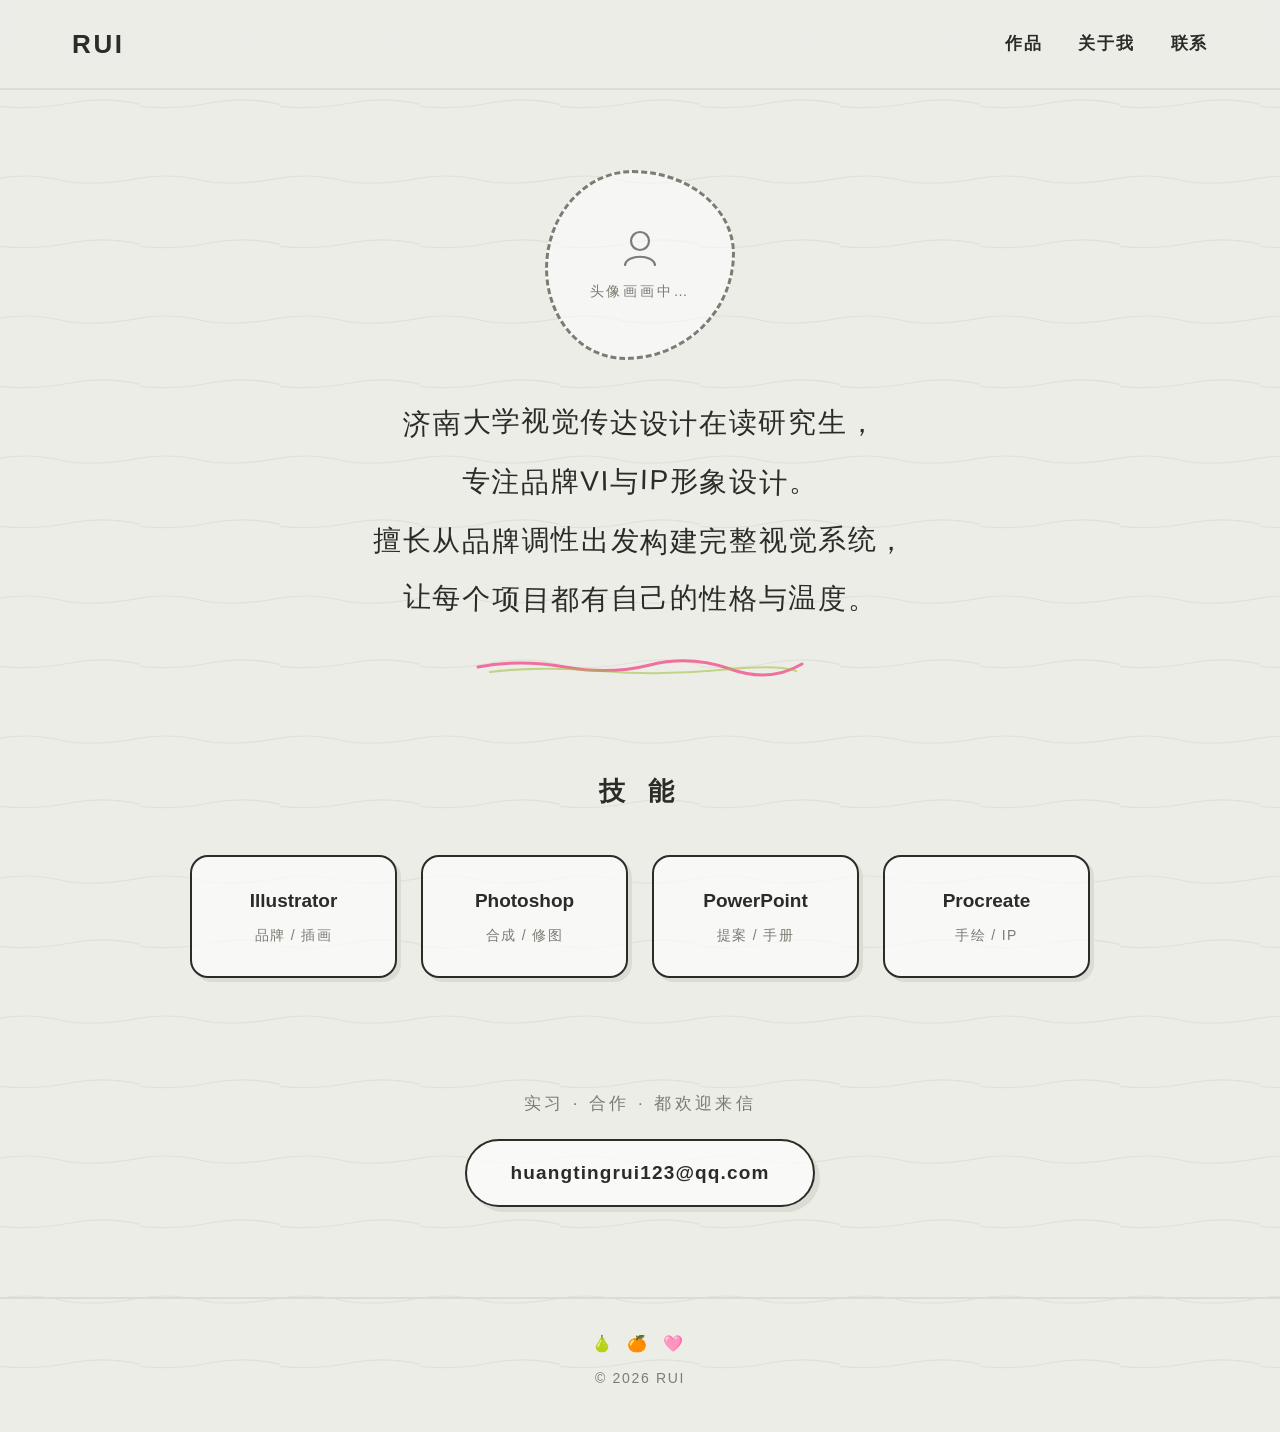
==== site/about.html @ d0349c38 "Rename "site v6" directory to "site" The version suffix and the space in the folder name made the pu" ====
<!DOCTYPE html>
<html lang="zh-CN">
<head>
<meta charset="UTF-8">
<meta name="viewport" content="width=device-width, initial-scale=1.0">
<title>关于我 · RUI</title>
<link rel="stylesheet" href="style.css">
</head>
<body>

<header class="top">
  <div class="top-inner">
    <a class="brand" href="index.html">RUI</a>
    <nav class="mainnav">
      <a href="index.html">作品
        <svg width="46" height="8" viewBox="0 0 46 8"><path d="M2 5 Q 12 2, 23 5 T 44 4" fill="none" stroke="currentColor" stroke-width="2.5" stroke-linecap="round"/></svg>
      </a>
      <a href="about.html">关于我
        <svg width="60" height="8" viewBox="0 0 60 8"><path d="M2 5 Q 16 2, 30 5 T 58 4" fill="none" stroke="currentColor" stroke-width="2.5" stroke-linecap="round"/></svg>
      </a>
      <a href="#contact">联系
        <svg width="46" height="8" viewBox="0 0 46 8"><path d="M2 5 Q 12 2, 23 5 T 44 4" fill="none" stroke="currentColor" stroke-width="2.5" stroke-linecap="round"/></svg>
      </a>
    </nav>
  </div>
</header>

<main>
  <section class="about-hero wrap">

    <!-- 头像框：这里以后换成大王亲手画的小人 -->
    <div class="avatar-slot" title="预留：手绘头像">
      <svg width="46" height="46" viewBox="0 0 46 46" aria-hidden="true">
        <circle cx="23" cy="16" r="9" fill="none" stroke="currentColor" stroke-width="2.2"/>
        <path d="M8 40 C 10 29, 36 29, 38 40" fill="none" stroke="currentColor" stroke-width="2.2" stroke-linecap="round"/>
      </svg>
      <span>头像画画中…</span>
    </div>

    <!-- 逐词hover变色加粗，每个词一点点歪 -->
    <p class="about-intro">
      <span class="w" style="--hc:#F0508C; --tilt:-1.5deg">济南大学</span><span class="w" style="--hc:#9DC23B; --tilt:1deg">视觉传达设计</span><span class="w" style="--hc:#F58220; --tilt:-.5deg">在读研究生</span><span class="w" style="--tilt:.8deg">，</span><br>
      <span class="w" style="--hc:#5B9BD5; --tilt:1.2deg">专注</span><span class="w" style="--hc:#F0508C; --tilt:-1deg">品牌VI</span><span class="w" style="--tilt:.5deg">与</span><span class="w" style="--hc:#9179C9; --tilt:1.5deg">IP形象设计</span><span class="w" style="--tilt:-.6deg">。</span><br>
      <span class="w" style="--hc:#F58220; --tilt:.6deg">擅长从</span><span class="w" style="--hc:#9DC23B; --tilt:-1.2deg">品牌调性</span><span class="w" style="--hc:#E8B33D; --tilt:.9deg">出发</span><span class="w" style="--hc:#5B9BD5; --tilt:-.8deg">构建完整视觉系统</span><span class="w" style="--tilt:.4deg">，</span><br>
      <span class="w" style="--hc:#F0508C; --tilt:1.3deg">让每个项目</span><span class="w" style="--hc:#F58220; --tilt:-1deg">都有自己的</span><span class="w" style="--hc:#9DC23B; --tilt:.7deg">性格</span><span class="w" style="--tilt:-.4deg">与</span><span class="w" style="--hc:#F0508C; --tilt:1.1deg">温度</span><span class="w" style="--tilt:.5deg">。</span>
    </p>

    <!-- 涂鸦下划线 -->
    <svg class="about-doodleline" width="340" height="22" viewBox="0 0 340 22" aria-hidden="true">
      <path d="M8 12 Q 50 4, 95 12 T 180 10 T 260 14 T 332 9"
            fill="none" stroke="#F0508C" stroke-width="3" stroke-linecap="round" opacity=".8"/>
      <path d="M20 17 Q 70 11, 130 16 T 250 15 T 326 16"
            fill="none" stroke="#9DC23B" stroke-width="2.2" stroke-linecap="round" opacity=".55"/>
    </svg>
  </section>

  <!-- 技能在下面 -->
  <section class="skills wrap">
    <h2>技 能</h2>
    <div class="skill-row">
      <div class="skill" style="--sc:#F0508C"><b>Illustrator</b><span>品牌 / 插画</span></div>
      <div class="skill" style="--sc:#9DC23B"><b>Photoshop</b><span>合成 / 修图</span></div>
      <div class="skill" style="--sc:#F58220"><b>PowerPoint</b><span>提案 / 手册</span></div>
      <div class="skill" style="--sc:#9179C9"><b>Procreate</b><span>手绘 / IP</span></div>
    </div>
  </section>

  <section class="contact-strip" id="contact">
    <p>实习 · 合作 · 都欢迎来信</p>
    <a class="mailbtn" href="mailto:huangtingrui123@qq.com">huangtingrui123@qq.com</a>
  </section>
</main>

<footer class="foot">
  <div class="fruits">🍐 🍊 🩷</div>
  <div>© 2026 RUI</div>
</footer>

</body>
</html>
---- site/style.css ----
/* ============================================
   睿睿作品集 v2
   灰扑扑的铅笔世界是背景 · 作品天生带颜色
   ============================================ */

:root {
  --bg: #EDEDE8;          /* 灰扑扑素描纸 */
  --bg-line: #DCDCD4;     /* 背景铅笔线 */
  --ink: #2B2B28;
  --graphite: #7C7C74;
  --pink: #F0508C;        /* 五味宇宙 · 火龙果粉 */
  --orange: #F58220;      /* 赣南脐橙 · 橙 */
  --pear: #9DC23B;        /* 光合食研室 · 梨绿 */
  --blue: #5B9BD5;        /* 本科 · 品牌 */
  --purple: #9179C9;      /* 本科 · 界面 */
  --yellow: #E8B33D;      /* 本科 · 绘本 */
  --maxw: 1200px;
  --round: "Yuanti SC", "YouYuan", "幼圆", "PingFang SC", "Microsoft YaHei", sans-serif;
}

* { margin: 0; padding: 0; box-sizing: border-box; }
html { scroll-behavior: smooth; }

body {
  background-color: var(--bg);
  /* 背景铅笔斜线纹理 */
  background-image: url("data:image/svg+xml,%3Csvg xmlns='http://www.w3.org/2000/svg' width='140' height='140'%3E%3Cg stroke='%23DCDCD4' stroke-width='1.2' stroke-linecap='round' fill='none' opacity='.75'%3E%3Cpath d='M-10 40 q 35 -8 70 0 t 90 -4'/%3E%3Cpath d='M-10 105 q 40 6 80 -2 t 80 4'/%3E%3C/g%3E%3C/svg%3E");
  color: var(--ink);
  font-family: -apple-system, BlinkMacSystemFont, "PingFang SC", "MiSans",
    "HarmonyOS Sans SC", "Microsoft YaHei", "Noto Sans SC", sans-serif;
  font-size: 17px;
  line-height: 1.85;
  -webkit-font-smoothing: antialiased;
}

::selection { background: var(--pink); color: #fff; }
.wrap { max-width: var(--maxw); margin: 0 auto; padding: 0 32px; }

/* ============ 开场动画 ============ */
#intro {
  position: fixed; inset: 0; z-index: 200;
  background: var(--bg);
  display: flex; align-items: center; justify-content: center;
  flex-direction: column; gap: 22px;
  cursor: pointer;
  transition: opacity .6s ease, visibility .6s;
}
#intro.done { opacity: 0; visibility: hidden; pointer-events: none; }
#intro .draw path {
  stroke-dasharray: 600; stroke-dashoffset: 600;
  animation: drawline 1.6s ease forwards;
}
@keyframes drawline { to { stroke-dashoffset: 0; } }
#intro .splash { display: flex; gap: 14px; }
#intro .splash i {
  width: 20px; height: 20px; border-radius: 46% 54% 58% 42% / 52% 44% 56% 48%;
  transform: scale(0);
  animation: pop .5s cubic-bezier(.4,.1,.3,1.6) forwards;
}
#intro .splash i:nth-child(1) { background: var(--pear);   animation-delay: 1.5s; }
#intro .splash i:nth-child(2) { background: var(--orange); animation-delay: 1.7s; }
#intro .splash i:nth-child(3) { background: var(--pink);   animation-delay: 1.9s; }
@keyframes pop { to { transform: scale(1); } }
#intro .skip {
  font-size: 13px; color: var(--graphite); letter-spacing: .25em;
  opacity: 0; animation: fadein .8s 2.2s forwards;
}
@keyframes fadein { to { opacity: 1; } }

/* ============ 顶部导航 ============ */
header.top {
  position: sticky; top: 0; z-index: 100;
  background: rgba(237,237,232,.9);
  backdrop-filter: blur(12px);
  border-bottom: 2px solid var(--bg-line);
}
.top-inner {
  max-width: var(--maxw); margin: 0 auto; padding: 20px 32px;
  display: flex; align-items: center; justify-content: space-between;
}
.brand {
  font-family: var(--round);
  font-weight: 800; font-size: 26px; letter-spacing: .1em;
  color: var(--ink); text-decoration: none;
}
.brand:hover { color: var(--pink); }
nav.mainnav { display: flex; gap: 36px; }
nav.mainnav a {
  color: var(--ink); text-decoration: none;
  font-size: 17px; font-weight: 700; letter-spacing: .1em;
  position: relative; transition: color .25s;
}
nav.mainnav a svg {
  position: absolute; left: 50%; bottom: -10px; transform: translateX(-50%) scaleX(0);
  transition: transform .3s cubic-bezier(.5,.1,.3,1.3);
}
nav.mainnav a:hover { color: var(--nav-c, var(--pink)); }
nav.mainnav a:hover svg { transform: translateX(-50%) scaleX(1); }
nav.mainnav a:nth-child(1) { --nav-c: var(--pink); }
nav.mainnav a:nth-child(2) { --nav-c: var(--pear); }
nav.mainnav a:nth-child(3) { --nav-c: var(--orange); }

/* ============ 首屏即作品 ============ */
.works-open { padding: 54px 0 8px; }
.works-open .hi {
  font-family: var(--round);
  font-size: clamp(20px, 2.6vw, 26px);
  color: var(--graphite); letter-spacing: .15em;
  display: flex; align-items: center; gap: 14px;
}
.works-open .hi::after {
  content: ""; flex: 1; height: 2px;
  background: repeating-linear-gradient(90deg, var(--bg-line) 0 10px, transparent 10px 18px);
}

/* ============ 作品长卷 ============ */
.feed { padding: 30px 0 40px; display: flex; flex-direction: column; gap: 90px; }

.work {
  display: grid; grid-template-columns: 1.5fr 1fr; gap: 48px; align-items: center;
  text-decoration: none; color: var(--ink);
}
/* 图和文字错开时间进场：图先滑进来带回正，文字随后跟上 */
.work .shot {
  opacity: 0; transform: translateY(110px) scale(.94) rotate(1.2deg);
  transition: opacity .9s ease, transform .9s cubic-bezier(.22,.9,.3,1.05);
}
.work:nth-child(even) .shot { transform: translateY(110px) scale(.94) rotate(-1.2deg); }
.work .info {
  opacity: 0; transform: translateY(70px);
  transition: opacity .8s ease .18s, transform .8s cubic-bezier(.22,.9,.3,1.05) .18s;
}
.work.show .shot, .work.show .info { opacity: 1; transform: none; }
.work:nth-child(even) { grid-template-columns: 1fr 1.5fr; }
.work:nth-child(even) .shot { order: 2; }
.work:nth-child(even) .info { order: 1; text-align: right; }
.work:nth-child(even) .info .tagline { justify-content: flex-end; }

.work .shot {
  position: relative; border-radius: 20px; overflow: visible;
}
.work .shot img {
  width: 100%; display: block; border-radius: 20px;
  box-shadow: 0 14px 34px rgba(43,43,40,.13);
  transition: transform .45s cubic-bezier(.4,.1,.3,1.4), box-shadow .45s;
}
.work:hover .shot img {
  transform: translateY(-8px) rotate(-.6deg);
  box-shadow: 0 22px 44px rgba(43,43,40,.18);
}
/* 主题色大色块躲在作品后面，hover探出 */
.work .shot::before {
  content: ""; position: absolute; z-index: -1;
  inset: 14px -14px -14px 14px;
  background: var(--c);
  border-radius: 24px; opacity: 0;
  transform: scale(.92);
  transition: all .45s cubic-bezier(.4,.1,.3,1.3);
}
.work:hover .shot::before { opacity: .9; transform: none; }

.work .info h3 {
  font-family: var(--round);
  font-size: clamp(26px, 3.4vw, 38px); font-weight: 800; letter-spacing: .06em;
  display: inline-block; position: relative; transition: color .3s;
}
.work:hover .info h3 { color: var(--c); }
.work .info .tagline {
  display: flex; align-items: center; gap: 10px;
  margin-top: 8px; color: var(--graphite); font-size: 16px; letter-spacing: .1em;
}
.work .info .chip {
  display: inline-block; margin-top: 18px;
  font-size: 14px; font-weight: 700; letter-spacing: .2em;
  color: var(--c); border: 2px solid var(--c); border-radius: 999px;
  padding: 6px 20px; transition: all .3s;
}
.work:hover .info .chip { background: var(--c); color: #fff; }

/* 待补图占位 */
.work .shot.ph {
  aspect-ratio: 16/10;
  border: 2.5px dashed var(--graphite);
  border-radius: 20px;
  display: flex; flex-direction: column; align-items: center; justify-content: center;
  gap: 12px; color: var(--graphite);
  background: rgba(255,255,255,.45);
  transition: border-color .3s, color .3s;
}
.work:hover .shot.ph { border-color: var(--c); color: var(--c); }
.work .shot.ph span { font-family: var(--round); font-size: 15px; letter-spacing: .3em; }

.w-pink   { --c: var(--pink); }
.w-orange { --c: var(--orange); }
.w-pear   { --c: var(--pear); }
.w-blue   { --c: var(--blue); }
.w-purple { --c: var(--purple); }
.w-yellow { --c: var(--yellow); }

/* ============ 火箭发射台 ============ */
.launchpad {
  text-align: center; padding: 70px 0 90px; position: relative;
}
.launchpad p {
  font-family: var(--round); color: var(--graphite);
  letter-spacing: .25em; margin-bottom: 18px; font-size: 16px;
}
#rocket {
  background: none; border: none; cursor: pointer;
  transition: transform .3s;
  padding: 10px;
}
#rocket:hover { transform: translateY(-6px) rotate(-3deg); }
#rocket:focus-visible { outline: 3px solid var(--ink); outline-offset: 4px; border-radius: 12px; }
#rocket.fly {
  animation: liftoff 1s cubic-bezier(.6,-0.2,.9,.4) forwards;
}
@keyframes liftoff {
  0%   { transform: translateY(0) rotate(0); opacity: 1; }
  15%  { transform: translateY(6px) rotate(-2deg); }
  100% { transform: translateY(-92vh) rotate(2deg); opacity: 0; }
}
#rocket .flame { opacity: 0; }
#rocket.fly .flame { opacity: 1; animation: flick .12s infinite alternate; }
@keyframes flick { from { transform: scaleY(.8); } to { transform: scaleY(1.25); } }

footer.foot {
  border-top: 2px solid var(--bg-line);
  padding: 30px 0 40px; text-align: center;
  color: var(--graphite); font-size: 14px; letter-spacing: .12em;
}
.foot .fruits { font-size: 16px; letter-spacing: .35em; margin-bottom: 8px; }
.foot a { color: var(--graphite); }

/* ============ 关于我页面 ============ */
.about-hero { padding: 80px 0 30px; text-align: center; }

/* 头像框：等大王画的小人 */
.avatar-slot {
  width: 190px; height: 190px; margin: 0 auto 34px;
  border: 3px dashed var(--graphite);
  border-radius: 46% 54% 58% 42% / 52% 44% 56% 48%;
  display: flex; flex-direction: column; align-items: center; justify-content: center;
  gap: 8px; color: var(--graphite);
  font-family: var(--round); font-size: 14px; letter-spacing: .2em;
  background: rgba(255,255,255,.5);
  transition: all .35s;
}
.avatar-slot:hover { border-color: var(--pink); color: var(--pink); transform: rotate(-2deg); }
.avatar-slot img { width: 100%; height: 100%; object-fit: cover; border-radius: inherit; }

.about-intro {
  font-family: var(--round);
  font-size: clamp(20px, 2.8vw, 28px);
  line-height: 2.1; letter-spacing: .06em;
  max-width: 760px; margin: 0 auto;
}
.about-intro .w {
  display: inline-block; transition: all .22s; cursor: default;
  transform: rotate(var(--tilt, 0deg));
}
.about-intro .w:hover {
  color: var(--hc, var(--pink)); font-weight: 800;
  transform: rotate(var(--tilt, 0deg)) scale(1.12);
}
.about-doodleline { margin: 26px auto 0; display: block; }

/* 技能在下面 */
.skills { padding: 60px 0 80px; }
.skills h2 {
  font-family: var(--round); text-align: center;
  font-size: 26px; letter-spacing: .3em; margin-bottom: 40px;
}
.skill-row {
  display: grid; grid-template-columns: repeat(4, 1fr); gap: 24px;
  max-width: 900px; margin: 0 auto;
}
.skill {
  background: rgba(255,255,255,.65);
  border: 2px solid var(--ink); border-radius: 18px;
  padding: 26px 18px; text-align: center;
  box-shadow: 4px 4px 0 var(--bg-line);
  transition: all .3s;
}
.skill:hover {
  transform: translateY(-6px) rotate(-1deg);
  box-shadow: 6px 6px 0 var(--sc, var(--pink));
  border-color: var(--sc, var(--pink));
}
.skill b { font-family: var(--round); font-size: 19px; display: block; }
.skill span { font-size: 14px; color: var(--graphite); letter-spacing: .1em; }

.contact-strip { text-align: center; padding: 30px 0 90px; }
.contact-strip p { font-family: var(--round); color: var(--graphite); letter-spacing: .2em; margin-bottom: 20px; }
.mailbtn {
  display: inline-block; text-decoration: none; color: var(--ink);
  font-family: var(--round); font-size: 19px; font-weight: 700;
  border: 2.5px solid var(--ink); border-radius: 999px;
  padding: 14px 44px; letter-spacing: .06em;
  background: rgba(255,255,255,.7);
  box-shadow: 5px 5px 0 var(--bg-line);
  transition: all .3s;
}
.mailbtn:hover { box-shadow: 7px 7px 0 var(--pink); transform: translateY(-4px); }

/* ============ 项目详情页（白底 + 高饱和色块漂浮） ============ */
body.proj {
  background-color: #FFFFFF;
  background-image: none;
}
body.proj header.top { background: rgba(255,255,255,.9); border-color: #EFEFEA; }

/* 童趣色块：硬边缘、高饱和、慢慢游动+果冻蠕动 */
.blobs {
  position: fixed; inset: 0; z-index: -1; overflow: hidden; pointer-events: none;
}
.blobs i {
  position: absolute; display: block;
  border-radius: 46% 54% 58% 42% / 52% 44% 56% 48%;
  animation:
    drift var(--dur, 22s) ease-in-out infinite alternate,
    jelly var(--jdur, 9s) ease-in-out infinite alternate;
}
@keyframes drift {
  from { transform: translate(0, 0) rotate(0deg); }
  to   { transform: translate(var(--dx, 40px), var(--dy, -50px)) rotate(var(--dr, 10deg)); }
}
@keyframes jelly {
  0%   { border-radius: 46% 54% 58% 42% / 52% 44% 56% 48%; }
  50%  { border-radius: 58% 42% 44% 56% / 44% 58% 42% 56%; }
  100% { border-radius: 42% 58% 52% 48% / 56% 46% 54% 44%; }
}
/* 波点小装饰 */
.blobs .dots {
  position: absolute; border-radius: 0; animation: drift var(--dur, 26s) ease-in-out infinite alternate;
  background-image: radial-gradient(currentColor 2.6px, transparent 3px);
  background-size: 18px 18px;
}
/* 手绘十字星 */
.blobs svg { position: absolute; animation: drift var(--dur, 20s) ease-in-out infinite alternate; }

.proj-hero { padding: 76px 0 44px; }
.backlink {
  display: inline-flex; align-items: center; gap: 10px;
  color: var(--graphite); text-decoration: none; font-size: 16px; font-weight: 700;
  letter-spacing: .12em; margin-bottom: 40px; transition: all .25s;
}
.backlink:hover { color: var(--t); gap: 16px; }
.proj-hero h1 {
  font-family: var(--round);
  font-size: clamp(36px, 6vw, 60px); font-weight: 900; letter-spacing: .06em;
  color: var(--t);
}
.proj-hero .desc { margin-top: 20px; max-width: 640px; color: #4A4A45; font-size: 17.5px; }
.proj-info { display: flex; gap: 46px; margin-top: 30px; flex-wrap: wrap; }
.proj-info div span { display: block; font-size: 13px; letter-spacing: .25em; color: var(--graphite); }
.proj-info div b { font-size: 17px; font-weight: 800; }

.plates { padding-bottom: 70px; display: flex; flex-direction: column; gap: 34px; }
.plates figure {
  margin: 0; border-radius: 18px; overflow: hidden;
  box-shadow: 0 16px 40px rgba(43,43,40,.16);
  opacity: 0; transform: translateY(50px);
  transition: opacity .8s ease, transform .8s cubic-bezier(.3,.1,.2,1);
}
.plates figure.show { opacity: 1; transform: none; }
.plates img { width: 100%; display: block; }

.proj-next { text-align: center; padding: 10px 0 90px; }
.proj-next a {
  font-family: var(--round);
  color: var(--ink); text-decoration: none; font-weight: 800; font-size: 21px;
  border-bottom: 4px solid var(--t); padding-bottom: 4px; transition: color .25s;
}
.proj-next a:hover { color: var(--t); }

/* ============ 响应式 ============ */
@media (max-width: 900px) {
  .work, .work:nth-child(even) { grid-template-columns: 1fr; gap: 22px; }
  .work:nth-child(even) .shot { order: 0; }
  .work:nth-child(even) .info { order: 1; text-align: left; }
  .work:nth-child(even) .info .tagline { justify-content: flex-start; }
  .skill-row { grid-template-columns: 1fr 1fr; }
  .feed { gap: 64px; }
}
@media (max-width: 560px) {
  body { font-size: 16px; }
  nav.mainnav { gap: 20px; }
  nav.mainnav a { font-size: 15px; }
  .brand { font-size: 22px; }
}

@media (prefers-reduced-motion: reduce) {
  * { transition: none !important; animation: none !important; }
  html { scroll-behavior: auto; }
  .work, .plates figure { opacity: 1 !important; transform: none !important; }
  #intro { display: none; }
}
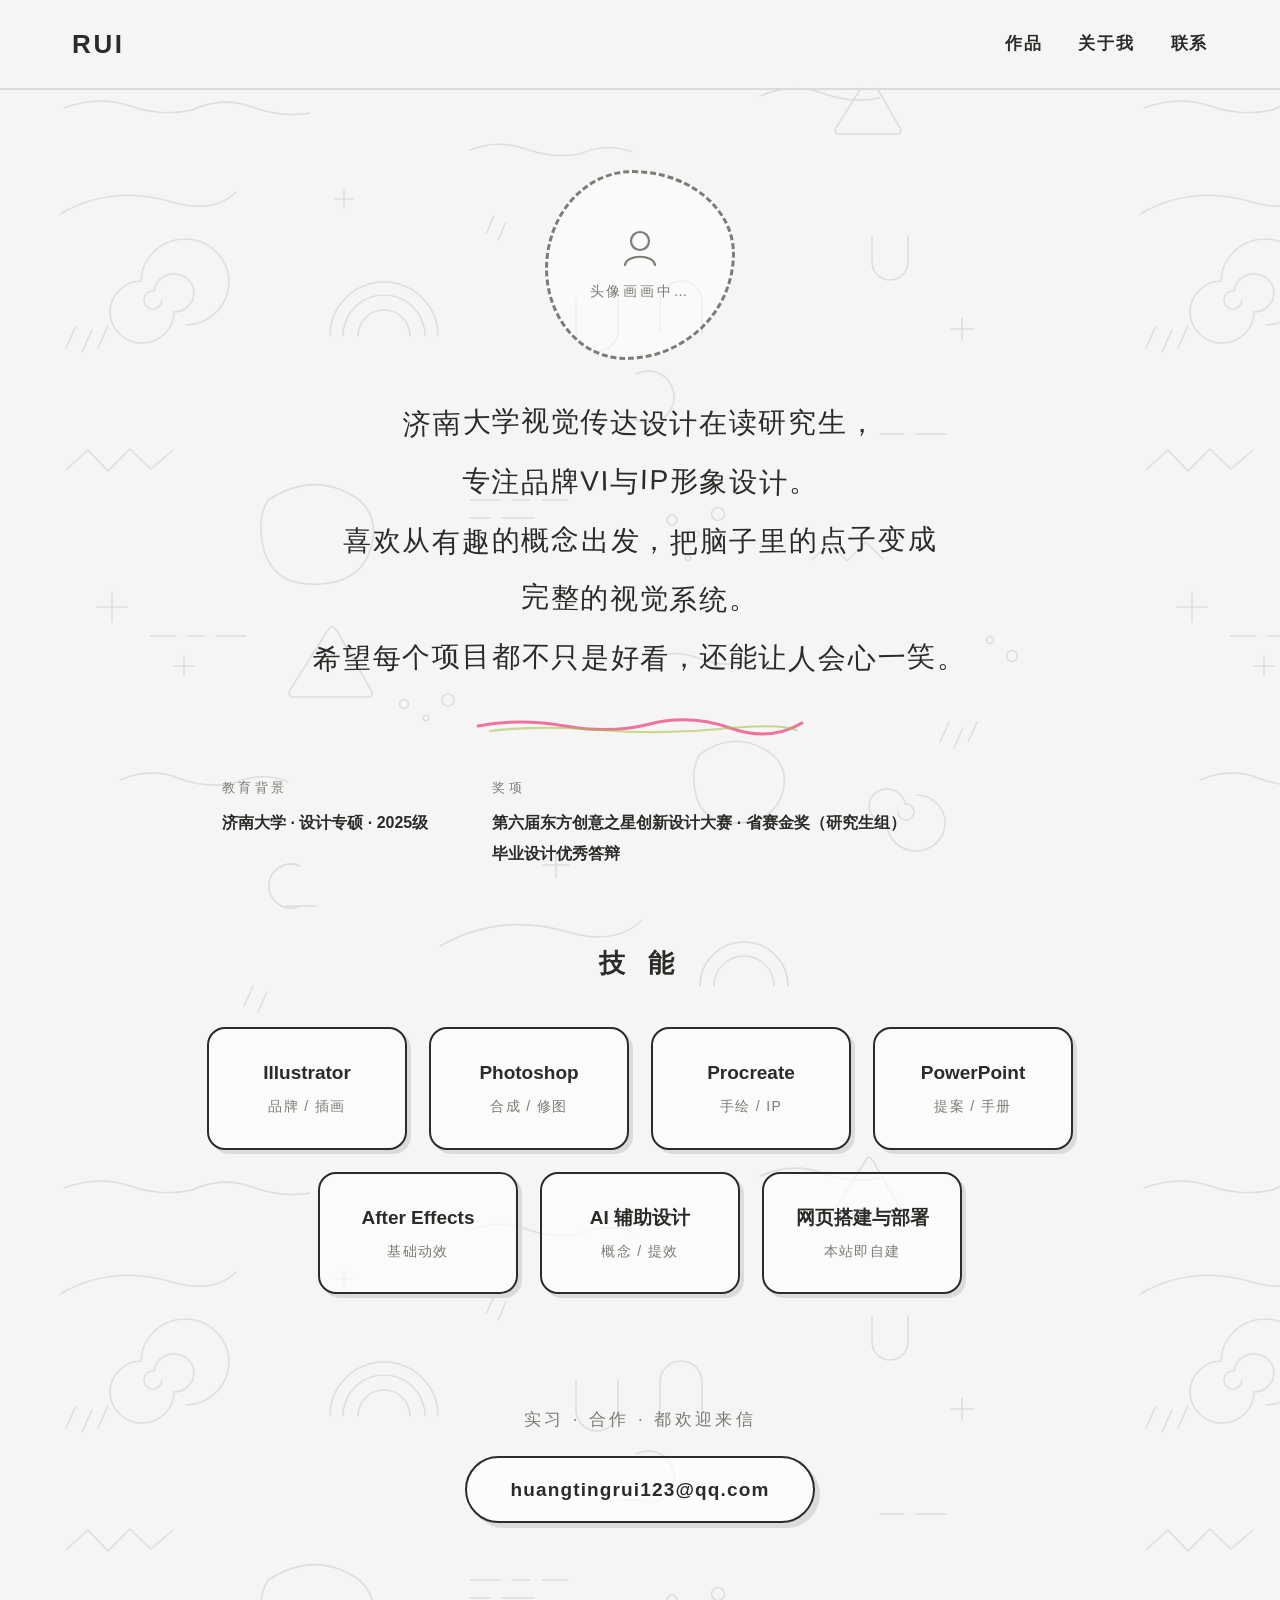
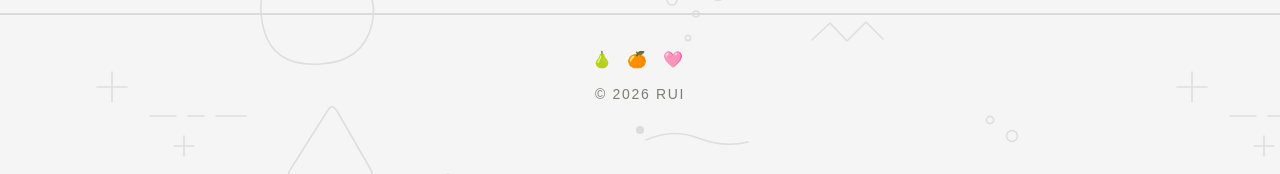
==== commit facdde8c: "Build out the about page Adds an education and awards block styled like the project pages' field lab" ====
--- a/site/about.html
+++ b/site/about.html
@@ -39,10 +39,10 @@
 
     <!-- 逐词hover变色加粗，每个词一点点歪 -->
     <p class="about-intro">
-      <span class="w" style="--hc:#F0508C; --tilt:-1.5deg">济南大学</span><span class="w" style="--hc:#9DC23B; --tilt:1deg">视觉传达设计</span><span class="w" style="--hc:#F58220; --tilt:-.5deg">在读研究生</span><span class="w" style="--tilt:.8deg">，</span><br>
-      <span class="w" style="--hc:#5B9BD5; --tilt:1.2deg">专注</span><span class="w" style="--hc:#F0508C; --tilt:-1deg">品牌VI</span><span class="w" style="--tilt:.5deg">与</span><span class="w" style="--hc:#9179C9; --tilt:1.5deg">IP形象设计</span><span class="w" style="--tilt:-.6deg">。</span><br>
-      <span class="w" style="--hc:#F58220; --tilt:.6deg">擅长从</span><span class="w" style="--hc:#9DC23B; --tilt:-1.2deg">品牌调性</span><span class="w" style="--hc:#E8B33D; --tilt:.9deg">出发</span><span class="w" style="--hc:#5B9BD5; --tilt:-.8deg">构建完整视觉系统</span><span class="w" style="--tilt:.4deg">，</span><br>
-      <span class="w" style="--hc:#F0508C; --tilt:1.3deg">让每个项目</span><span class="w" style="--hc:#F58220; --tilt:-1deg">都有自己的</span><span class="w" style="--hc:#9DC23B; --tilt:.7deg">性格</span><span class="w" style="--tilt:-.4deg">与</span><span class="w" style="--hc:#F0508C; --tilt:1.1deg">温度</span><span class="w" style="--tilt:.5deg">。</span>
+      <span class="w" style=" --hc:#F0508C; --tilt:-1.5deg">济南大学</span><span class="w" style=" --hc:#9DC23B; --tilt:1deg">视觉传达设计</span><span class="w" style=" --hc:#F58220; --tilt:-0.5deg">在读研究生</span><span class="w" style=" --tilt:0.8deg">，</span><br>
+      <span class="w" style=" --hc:#5B9BD5; --tilt:1.2deg">专注</span><span class="w" style=" --hc:#F0508C; --tilt:-1deg">品牌VI</span><span class="w" style=" --tilt:0.5deg">与</span><span class="w" style=" --hc:#9179C9; --tilt:1.5deg">IP形象设计</span><span class="w" style=" --tilt:-0.6deg">。</span><br>
+      <span class="w" style=" --hc:#F58220; --tilt:0.6deg">喜欢从</span><span class="w" style=" --hc:#E8B33D; --tilt:-1.2deg">有趣的概念</span><span class="w" style=" --hc:#9DC23B; --tilt:0.9deg">出发</span><span class="w" style=" --tilt:0.4deg">，</span><span class="w" style=" --hc:#5B9BD5; --tilt:-0.8deg">把脑子里的点子变成</span><span class="w" style=" --hc:#F0508C; --tilt:1.1deg">完整的视觉系统</span><span class="w" style=" --tilt:0.5deg">。</span><br>
+      <span class="w" style=" --hc:#9DC23B; --tilt:-1deg">希望每个项目</span><span class="w" style=" --hc:#F58220; --tilt:0.7deg">都不只是好看</span><span class="w" style=" --tilt:-0.4deg">，</span><span class="w" style=" --hc:#5B9BD5; --tilt:1.2deg">还能让人</span><span class="w" style=" --hc:#F0508C; --tilt:-1.3deg">会心一笑</span><span class="w" style=" --tilt:0.5deg">。</span>
     </p>
 
     <!-- 涂鸦下划线 -->
@@ -54,14 +54,29 @@
     </svg>
   </section>
 
+  <section class="resume wrap">
+    <div>
+      <span>教育背景</span>
+      <b>济南大学 · 设计专硕 · 2025级</b>
+    </div>
+    <div>
+      <span>奖项</span>
+      <b>第六届东方创意之星创新设计大赛 · 省赛金奖（研究生组）</b>
+      <b>毕业设计优秀答辩</b>
+    </div>
+  </section>
+
   <!-- 技能在下面 -->
   <section class="skills wrap">
     <h2>技 能</h2>
     <div class="skill-row">
       <div class="skill" style="--sc:#F0508C"><b>Illustrator</b><span>品牌 / 插画</span></div>
       <div class="skill" style="--sc:#9DC23B"><b>Photoshop</b><span>合成 / 修图</span></div>
+      <div class="skill" style="--sc:#9179C9"><b>Procreate</b><span>手绘 / IP</span></div>
       <div class="skill" style="--sc:#F58220"><b>PowerPoint</b><span>提案 / 手册</span></div>
-      <div class="skill" style="--sc:#9179C9"><b>Procreate</b><span>手绘 / IP</span></div>
+      <div class="skill" style="--sc:#5B9BD5"><b>After Effects</b><span>基础动效</span></div>
+      <div class="skill" style="--sc:#E8B33D"><b>AI 辅助设计</b><span>概念 / 提效</span></div>
+      <div class="skill" style="--sc:#0FB794"><b>网页搭建与部署</b><span>本站即自建</span></div>
     </div>
   </section>
 
@@ -74,6 +89,10 @@
 <footer class="foot">
   <div class="fruits">🍐 🍊 🩷</div>
   <div>© 2026 RUI</div>
+  <details class="egg">
+    <summary aria-label="彩蛋"></summary>
+    <p>蛋仔派对 / 开罗游戏 / 胡闹厨房 / 饥荒 300h<br>是个认真的游戏玩家 🎮</p>
+  </details>
 </footer>
 
 </body>
--- a/site/style.css
+++ b/site/style.css
@@ -1,11 +1,12 @@
 /* ============================================
-   睿睿作品集 v2
-   灰扑扑的铅笔世界是背景 · 作品天生带颜色
+   睿睿作品集
+   珍珠白 #F5F5F5 是全站底色（完全中性，不与任何作品色相冲突）
+   颜色由五个作品轮流提供：编号、按钮、项目页顶栏都穿各自的主题色
    ============================================ */
 
 :root {
-  --bg: #EDEDE8;          /* 灰扑扑素描纸 */
-  --bg-line: #DCDCD4;     /* 背景铅笔线 */
+  --bg: #F5F5F5;          /* 珍珠白 · R=G=B 完全中性，不带色相，冷暖作品都不会浊 */
+  --bg-line: #DBDBDB;     /* 背景铅笔线 · 同样中性 */
   --ink: #2B2B28;
   --graphite: #7C7C74;
   --pink: #F0508C;        /* 五味宇宙 · 火龙果粉 */
@@ -15,7 +16,19 @@
   --purple: #9179C9;      /* 本科 · 界面 */
   --yellow: #E8B33D;      /* 本科 · 绘本 */
   --maxw: 1200px;
-  --round: "Yuanti SC", "YouYuan", "幼圆", "PingFang SC", "Microsoft YaHei", sans-serif;
+  /* 全站统一苹方系。原来标题用的是圆体栈（Yuanti SC / 幼圆），
+     那几款字体各系统装的不一样，尤其数字会掉到别的字体上，所以撤掉。 */
+  --round: "PingFang SC", "HarmonyOS Sans SC", "MiSans", "Microsoft YaHei",
+           "Noto Sans SC", sans-serif;
+}
+
+/* 圆体数字（M PLUS Rounded 1c，SIL 开源字体，仅截取 0–9，1.4KB）
+   只用在项目编号上，让数字圆润饱满；中文一律走苹方。 */
+@font-face {
+  font-family: "RoundNum";
+  src: url("fonts/rounded-num.woff2") format("woff2");
+  font-weight: 800; font-style: normal; font-display: swap;
+  unicode-range: U+0030-0039;
 }
 
 * { margin: 0; padding: 0; box-sizing: border-box; }
@@ -23,8 +36,10 @@
 
 body {
   background-color: var(--bg);
-  /* 背景铅笔斜线纹理 */
-  background-image: url("data:image/svg+xml,%3Csvg xmlns='http://www.w3.org/2000/svg' width='140' height='140'%3E%3Cg stroke='%23DCDCD4' stroke-width='1.2' stroke-linecap='round' fill='none' opacity='.75'%3E%3Cpath d='M-10 40 q 35 -8 70 0 t 90 -4'/%3E%3Cpath d='M-10 105 q 40 6 80 -2 t 80 4'/%3E%3C/g%3E%3C/svg%3E");
+  /* 背景涂鸦：1080px 大块平铺，图案疏、种类多，重复周期长到不易被察觉
+     （旧版是 140px 小块，一屏要盖一百多遍，所以显得粗糙） */
+  background-image: url("images/doodle.svg");
+  background-size: 1080px 1080px;
   color: var(--ink);
   font-family: -apple-system, BlinkMacSystemFont, "PingFang SC", "MiSans",
     "HarmonyOS Sans SC", "Microsoft YaHei", "Noto Sans SC", sans-serif;
@@ -70,7 +85,7 @@
 /* ============ 顶部导航 ============ */
 header.top {
   position: sticky; top: 0; z-index: 100;
-  background: rgba(237,237,232,.9);
+  background: rgba(245,245,245,.9);
   backdrop-filter: blur(12px);
   border-bottom: 2px solid var(--bg-line);
 }
@@ -101,7 +116,7 @@
 nav.mainnav a:nth-child(3) { --nav-c: var(--orange); }
 
 /* ============ 首屏即作品 ============ */
-.works-open { padding: 54px 0 8px; }
+.works-open { padding-top: 54px; padding-bottom: 8px; }
 .works-open .hi {
   font-family: var(--round);
   font-size: clamp(20px, 2.6vw, 26px);
@@ -114,7 +129,7 @@
 }
 
 /* ============ 作品长卷 ============ */
-.feed { padding: 30px 0 40px; display: flex; flex-direction: column; gap: 90px; }
+.feed { counter-reset: workno; padding-top: 30px; padding-bottom: 40px; display: flex; flex-direction: column; gap: 90px; }
 
 .work {
   display: grid; grid-template-columns: 1.5fr 1fr; gap: 48px; align-items: center;
@@ -141,9 +156,15 @@
 }
 .work .shot img {
   width: 100%; display: block; border-radius: 20px;
+  /* 首页封面统一 16:9：后两个项目原图是A4横版(1.40)，比前三个厚一截。
+     这里只裁首页缩略图，项目页里的大图不受影响，仍是完整A4。 */
+  aspect-ratio: 16 / 9; object-fit: cover;
   box-shadow: 0 14px 34px rgba(43,43,40,.13);
   transition: transform .45s cubic-bezier(.4,.1,.3,1.4), box-shadow .45s;
 }
+/* 界面设计封面：上方是装饰圆圈、右下角有整只手机，所以裁切位置往下偏，
+   多切上面、少切下面，保住手机不被削掉。绘本设计用默认居中即可。 */
+.work .shot img[src*="jiemian"] { object-position: center 75%; }
 .work:hover .shot img {
   transform: translateY(-8px) rotate(-.6deg);
   box-shadow: 0 22px 44px rgba(43,43,40,.18);
@@ -159,23 +180,37 @@
 }
 .work:hover .shot::before { opacity: .9; transform: none; }
 
+/* 项目编号：大号数字穿主题色，当作文字头，给珍珠白底子立起一层色彩节奏 */
+.work .info h3::before {
+  counter-increment: workno;
+  content: counter(workno, decimal-leading-zero);
+  display: block; font-family: "RoundNum", var(--round);
+  font-size: clamp(30px, 3.3vw, 44px); font-weight: 800; line-height: 1;
+  color: var(--c); letter-spacing: .04em; margin-bottom: 2px;
+}
 .work .info h3 {
   font-family: var(--round);
-  font-size: clamp(26px, 3.4vw, 38px); font-weight: 800; letter-spacing: .06em;
+  font-size: clamp(30px, 3.9vw, 44px); font-weight: 800; letter-spacing: .06em;
   display: inline-block; position: relative; transition: color .3s;
 }
 .work:hover .info h3 { color: var(--c); }
 .work .info .tagline {
   display: flex; align-items: center; gap: 10px;
-  margin-top: 8px; color: var(--graphite); font-size: 16px; letter-spacing: .1em;
-}
+  margin-top: 8px; color: var(--ink); font-size: 16px; font-weight: 700; letter-spacing: .06em;
+}
+.work .info .brief {
+  margin-top: 6px; max-width: 21em;
+  color: var(--graphite); font-size: 15.5px; line-height: 1.7;
+}
+.work:nth-child(even) .info .brief { margin-left: auto; }
 .work .info .chip {
   display: inline-block; margin-top: 18px;
   font-size: 14px; font-weight: 700; letter-spacing: .2em;
-  color: var(--c); border: 2px solid var(--c); border-radius: 999px;
-  padding: 6px 20px; transition: all .3s;
-}
-.work:hover .info .chip { background: var(--c); color: #fff; }
+  color: #fff; background: var(--c);
+  border: 2px solid var(--c); border-radius: 999px;
+  padding: 7px 22px; transition: all .3s;
+}
+.work:hover .info .chip { background: transparent; color: var(--c); }
 
 /* 待补图占位 */
 .work .shot.ph {
@@ -233,7 +268,7 @@
 .foot a { color: var(--graphite); }
 
 /* ============ 关于我页面 ============ */
-.about-hero { padding: 80px 0 30px; text-align: center; }
+.about-hero { padding-top: 80px; padding-bottom: 30px; text-align: center; }
 
 /* 头像框：等大王画的小人 */
 .avatar-slot {
@@ -266,16 +301,45 @@
 .about-doodleline { margin: 26px auto 0; display: block; }
 
 /* 技能在下面 */
-.skills { padding: 60px 0 80px; }
+/* 履历：教育背景 + 奖项。标签样式和项目页的类型/主题色/产出同源 */
+.resume {
+  display: flex; gap: 64px; flex-wrap: wrap;
+  padding-top: 10px; padding-bottom: 10px;
+  max-width: 900px; margin: 0 auto;
+}
+.resume span {
+  display: block; font-size: 13px; letter-spacing: .25em;
+  color: var(--graphite); margin-bottom: 8px;
+}
+.resume b { display: block; font-size: 16px; font-weight: 800; line-height: 1.9; }
+
+/* 彩蛋：页脚一个小点，点开才有 */
+.egg { margin-top: 18px; }
+.egg summary {
+  list-style: none; cursor: pointer;
+  width: 8px; height: 8px; margin: 0 auto;
+  border-radius: 50%; background: var(--bg-line);
+  transition: background .3s, transform .3s;
+}
+.egg summary::-webkit-details-marker { display: none; }
+.egg summary:hover { background: var(--pink); transform: scale(1.5); }
+.egg[open] summary { background: var(--pink); }
+.egg p {
+  margin-top: 14px; font-size: 14px; line-height: 1.9;
+  color: var(--graphite); letter-spacing: .06em;
+}
+
+.skills { padding-top: 60px; padding-bottom: 80px; }
 .skills h2 {
   font-family: var(--round); text-align: center;
   font-size: 26px; letter-spacing: .3em; margin-bottom: 40px;
 }
 .skill-row {
-  display: grid; grid-template-columns: repeat(4, 1fr); gap: 24px;
-  max-width: 900px; margin: 0 auto;
+  display: flex; flex-wrap: wrap; justify-content: center; gap: 22px;
+  max-width: 940px; margin: 0 auto;
 }
 .skill {
+  flex: 0 1 200px;
   background: rgba(255,255,255,.65);
   border: 2px solid var(--ink); border-radius: 18px;
   padding: 26px 18px; text-align: center;
@@ -305,10 +369,20 @@
 
 /* ============ 项目详情页（白底 + 高饱和色块漂浮） ============ */
 body.proj {
-  background-color: #FFFFFF;
+  background-color: #F5F5F5;
   background-image: none;
 }
-body.proj header.top { background: rgba(255,255,255,.9); border-color: #EFEFEA; }
+/* 项目页顶部横条穿上该项目的主题色；首页与关于我保持中性珍珠白 */
+body.proj header.top {
+  background: var(--t);
+  /* 分界用同色深一档，而不是黑线——黑线会从彩条里跳出来 */
+  border-bottom: 2px solid rgba(0,0,0,.18);
+  backdrop-filter: none;
+}
+body.proj header.top .brand,
+body.proj header.top nav.mainnav a { color: var(--ink); }
+body.proj header.top .brand:hover,
+body.proj header.top nav.mainnav a:hover { color: #fff; }
 
 /* 童趣色块：硬边缘、高饱和、慢慢游动+果冻蠕动 */
 .blobs {
@@ -339,7 +413,14 @@
 /* 手绘十字星 */
 .blobs svg { position: absolute; animation: drift var(--dur, 20s) ease-in-out infinite alternate; }
 
-.proj-hero { padding: 76px 0 44px; }
+.proj-hero { padding-top: 76px; padding-bottom: 44px; }
+/* 项目页文字头：编号用该项目主题色，与首页的编号一一对应 */
+.proj-hero h1::before {
+  content: var(--n, "");
+  display: block; font-family: "RoundNum", var(--round);
+  font-size: clamp(32px, 4.2vw, 52px); font-weight: 800; line-height: 1;
+  color: var(--t); letter-spacing: .04em; margin-bottom: 2px;
+}
 .backlink {
   display: inline-flex; align-items: center; gap: 10px;
   color: var(--graphite); text-decoration: none; font-size: 16px; font-weight: 700;
@@ -351,10 +432,28 @@
   font-size: clamp(36px, 6vw, 60px); font-weight: 900; letter-spacing: .06em;
   color: var(--t);
 }
-.proj-hero .desc { margin-top: 20px; max-width: 640px; color: #4A4A45; font-size: 17.5px; }
+/* 副标题：只有一句话，紧贴项目名，字号跟正文同级。
+   （一句话的东西不该占最大字号——那是给有实质内容的导语用的） */
+.proj-hero .desc {
+  margin-top: 6px; max-width: 680px;
+  color: var(--graphite); font-size: 17px; line-height: 1.7;
+}
 .proj-info { display: flex; gap: 46px; margin-top: 30px; flex-wrap: wrap; }
 .proj-info div span { display: block; font-size: 13px; letter-spacing: .25em; color: var(--graphite); }
-.proj-info div b { font-size: 17px; font-weight: 800; }
+.proj-info div b { font-size: 16px; font-weight: 800; }
+
+/* 设计理念：放在作品长图之前，让人先知道要看什么再去看图。
+   小标题沿用 .proj-info 那套标签样式（13px + 字距），保持同一套语言。 */
+.concept { padding-bottom: 6px; }
+.concept h2 {
+  font-family: var(--round);
+  font-size: 13px; font-weight: 800; letter-spacing: .25em;
+  color: var(--t); margin-bottom: 12px;
+}
+.concept p {
+  max-width: 760px; text-indent: 2em;
+  color: var(--ink); font-size: 17px; line-height: 1.8;
+}
 
 .plates { padding-bottom: 70px; display: flex; flex-direction: column; gap: 34px; }
 .plates figure {
@@ -366,7 +465,7 @@
 .plates figure.show { opacity: 1; transform: none; }
 .plates img { width: 100%; display: block; }
 
-.proj-next { text-align: center; padding: 10px 0 90px; }
+.proj-next { text-align: center; padding-top: 10px; padding-bottom: 90px; }
 .proj-next a {
   font-family: var(--round);
   color: var(--ink); text-decoration: none; font-weight: 800; font-size: 21px;
@@ -380,7 +479,7 @@
   .work:nth-child(even) .shot { order: 0; }
   .work:nth-child(even) .info { order: 1; text-align: left; }
   .work:nth-child(even) .info .tagline { justify-content: flex-start; }
-  .skill-row { grid-template-columns: 1fr 1fr; }
+  .skill { flex-basis: calc(50% - 11px); }
   .feed { gap: 64px; }
 }
 @media (max-width: 560px) {
@@ -396,3 +495,16 @@
   .work, .plates figure { opacity: 1 !important; transform: none !important; }
   #intro { display: none; }
 }
+
+/* ============ 图片防随手保存 ============
+   挡掉：手机长按弹出的"存储图像"、电脑右键"图片另存为"、拖拽到桌面。
+   挡不掉：截屏、查看源代码、直接访问图片地址——网页图片没有真正的防下载，
+   这里只是把"顺手一存"变成"得懂点技术"。 */
+img {
+  pointer-events: none;          /* 长按/右键落不到图片上，菜单里就没有保存项 */
+  -webkit-touch-callout: none;   /* iOS 长按菜单 */
+  -webkit-user-drag: none;       /* 拖到桌面 */
+  -webkit-user-select: none;
+  user-select: none;
+}
+.work, .plates figure { -webkit-touch-callout: none; }
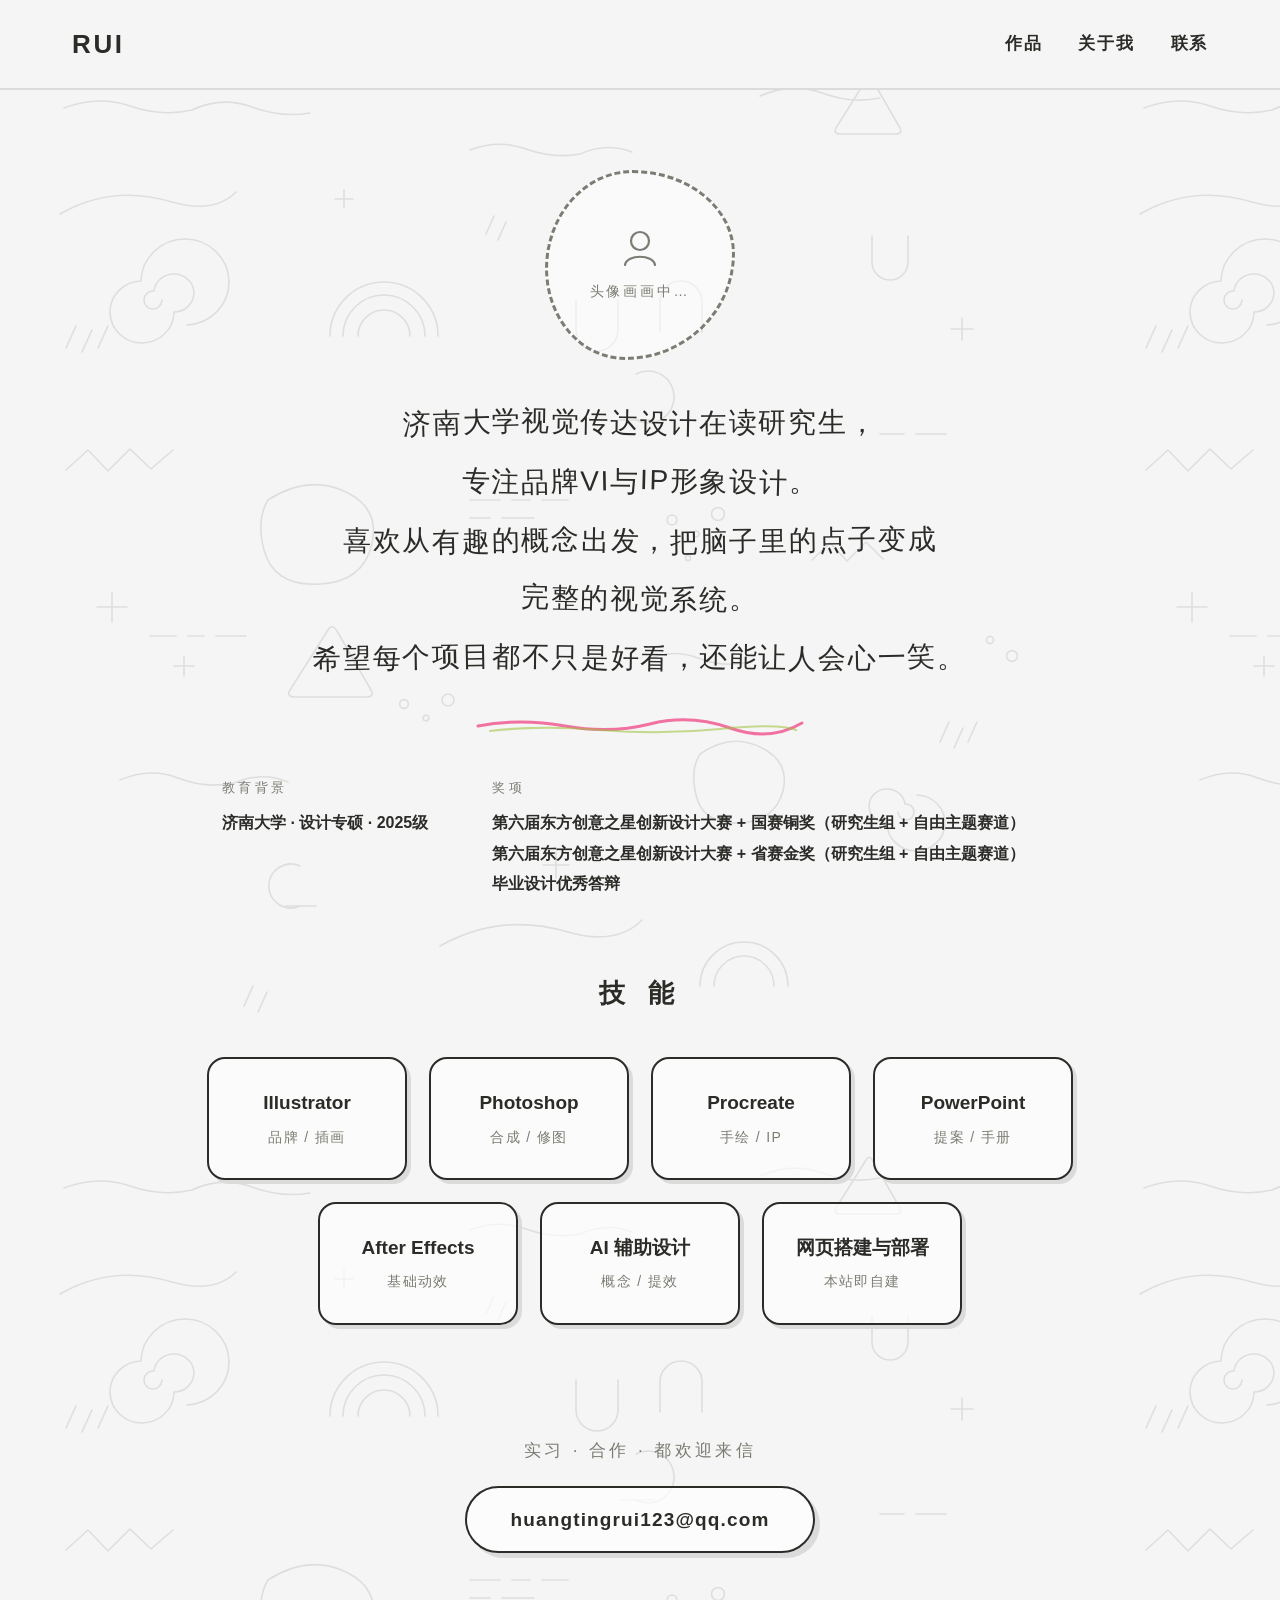
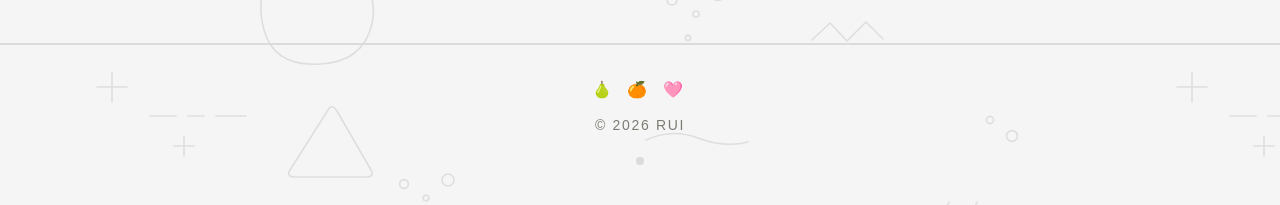
==== commit ee0ccbde: "Name the awards in full Both certificates are from the same competition, so the about page now lists" ====
--- a/site/about.html
+++ b/site/about.html
@@ -61,7 +61,8 @@
     </div>
     <div>
       <span>奖项</span>
-      <b>第六届东方创意之星创新设计大赛 · 省赛金奖（研究生组）</b>
+      <b>第六届东方创意之星创新设计大赛 + 国赛铜奖（研究生组 + 自由主题赛道）</b>
+      <b>第六届东方创意之星创新设计大赛 + 省赛金奖（研究生组 + 自由主题赛道）</b>
       <b>毕业设计优秀答辩</b>
     </div>
   </section>
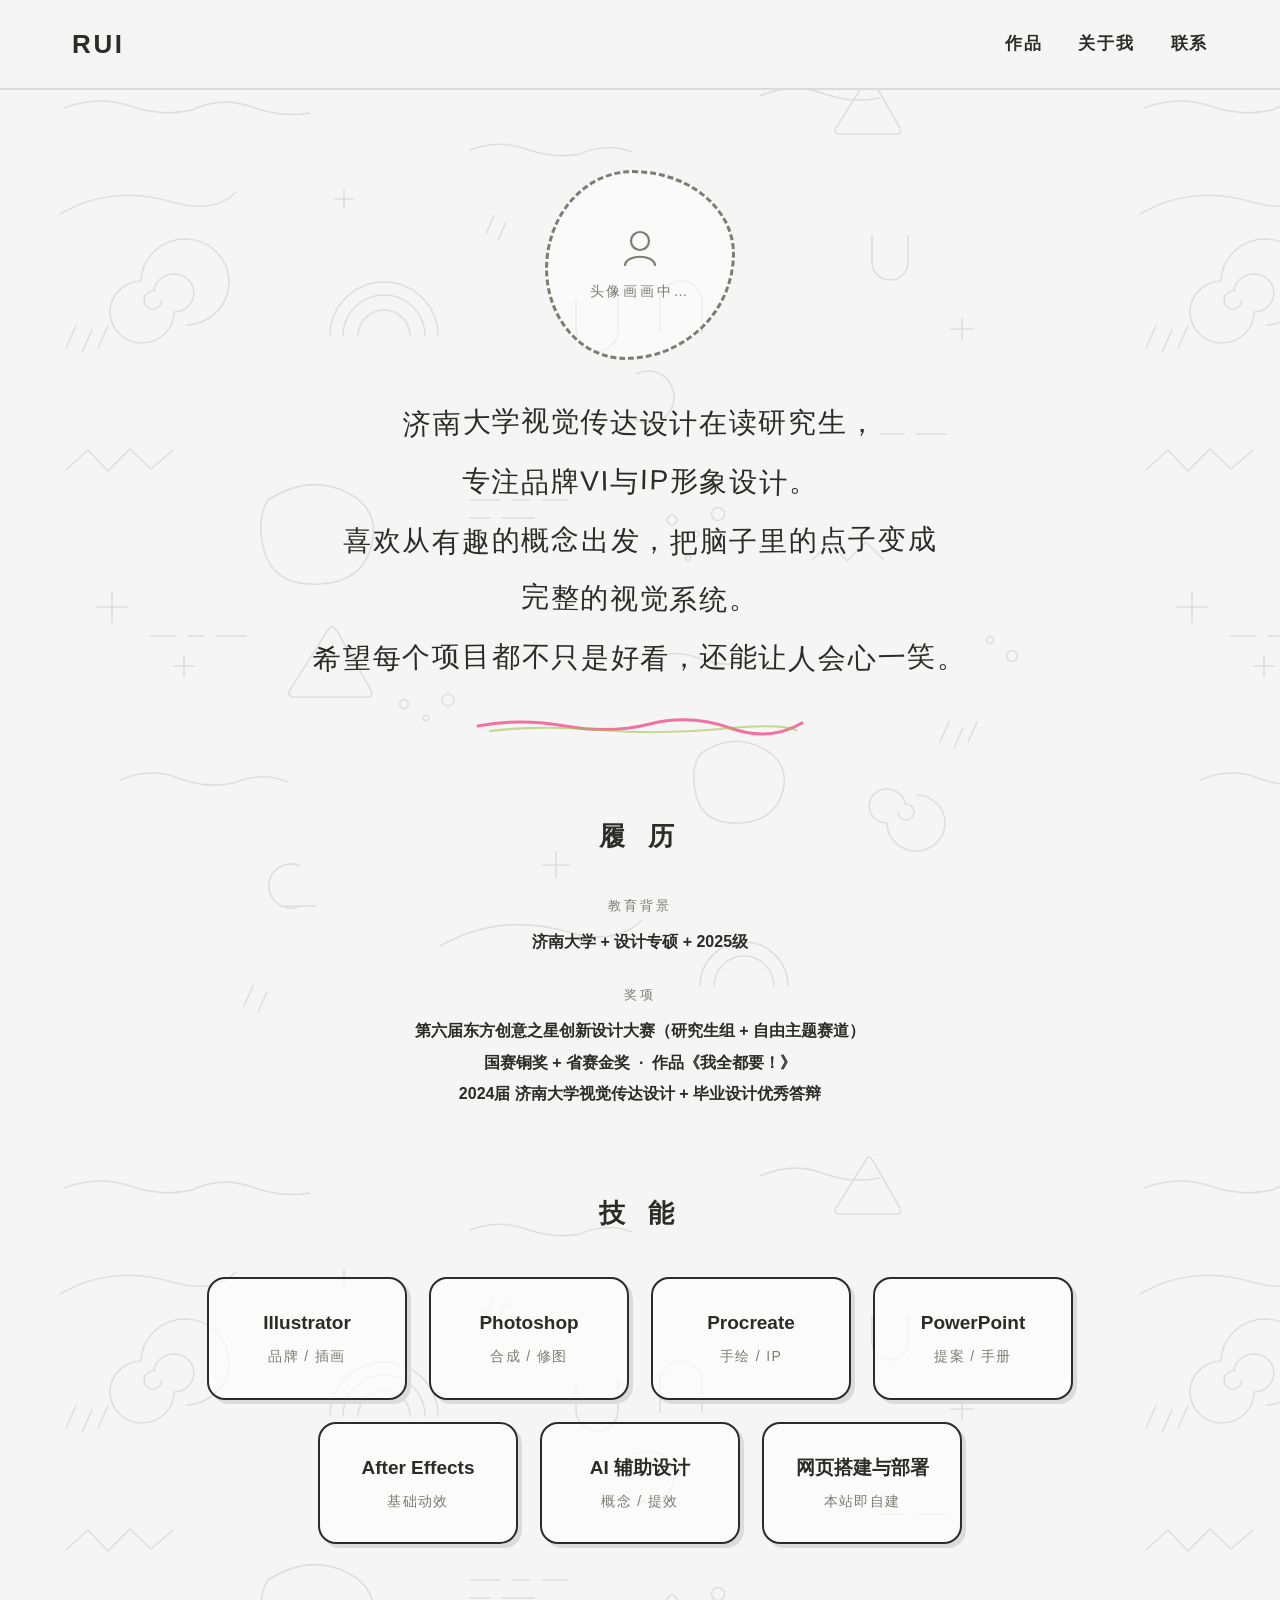
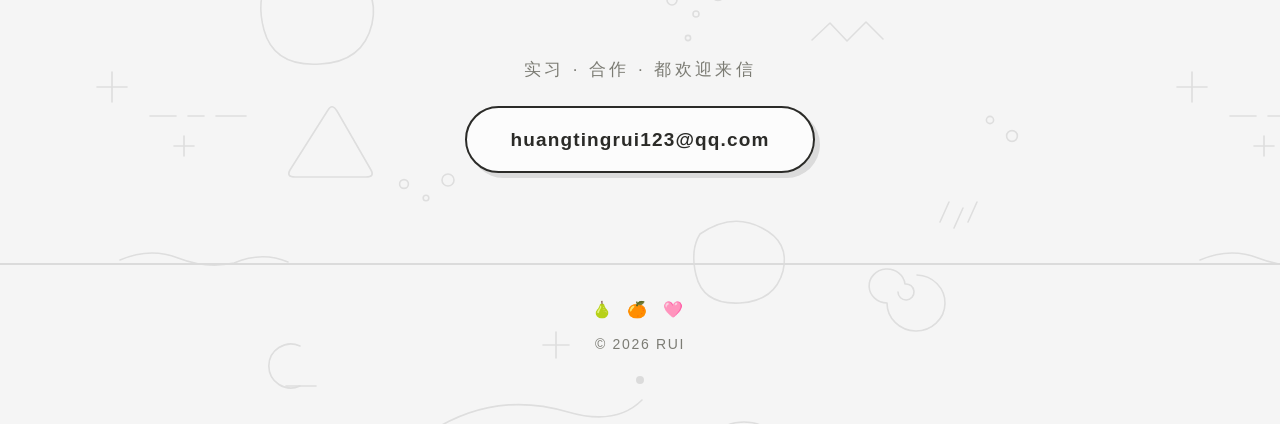
==== commit 2148bdff: "Centre the resume block and drop the repeated competition name The block was the only left-aligned t" ====
--- a/site/about.html
+++ b/site/about.html
@@ -55,15 +55,16 @@
   </section>
 
   <section class="resume wrap">
-    <div>
+    <h2>履 历</h2>
+    <div class="resume-row">
       <span>教育背景</span>
-      <b>济南大学 · 设计专硕 · 2025级</b>
+      <b>济南大学 + 设计专硕 + 2025级</b>
     </div>
-    <div>
+    <div class="resume-row">
       <span>奖项</span>
-      <b>第六届东方创意之星创新设计大赛 + 国赛铜奖（研究生组 + 自由主题赛道）</b>
-      <b>第六届东方创意之星创新设计大赛 + 省赛金奖（研究生组 + 自由主题赛道）</b>
-      <b>毕业设计优秀答辩</b>
+      <b>第六届东方创意之星创新设计大赛（研究生组 + 自由主题赛道）</b>
+      <b>国赛铜奖 + 省赛金奖 &nbsp;·&nbsp; 作品《我全都要！》</b>
+      <b>2024届 济南大学视觉传达设计 + 毕业设计优秀答辩</b>
     </div>
   </section>
 
--- a/site/style.css
+++ b/site/style.css
@@ -301,17 +301,19 @@
 .about-doodleline { margin: 26px auto 0; display: block; }
 
 /* 技能在下面 */
-/* 履历：教育背景 + 奖项。标签样式和项目页的类型/主题色/产出同源 */
-.resume {
-  display: flex; gap: 64px; flex-wrap: wrap;
-  padding-top: 10px; padding-bottom: 10px;
-  max-width: 900px; margin: 0 auto;
-}
-.resume span {
+/* 履历：整页是居中轴线，履历也跟着居中、纵向堆叠。
+   （原来是左对齐两栏，奖项内容一多就把教育背景挤到角落，跟全页节奏也对不上） */
+.resume { padding-top: 46px; padding-bottom: 10px; text-align: center; }
+.resume h2 {
+  font-family: var(--round); font-size: 26px;
+  letter-spacing: .3em; margin-bottom: 34px;
+}
+.resume-row { margin-bottom: 26px; }
+.resume-row span {
   display: block; font-size: 13px; letter-spacing: .25em;
   color: var(--graphite); margin-bottom: 8px;
 }
-.resume b { display: block; font-size: 16px; font-weight: 800; line-height: 1.9; }
+.resume-row b { display: block; font-size: 16px; font-weight: 700; line-height: 1.95; }
 
 /* 彩蛋：页脚一个小点，点开才有 */
 .egg { margin-top: 18px; }
@@ -329,7 +331,7 @@
   color: var(--graphite); letter-spacing: .06em;
 }
 
-.skills { padding-top: 60px; padding-bottom: 80px; }
+.skills { padding-top: 44px; padding-bottom: 80px; }
 .skills h2 {
   font-family: var(--round); text-align: center;
   font-size: 26px; letter-spacing: .3em; margin-bottom: 40px;
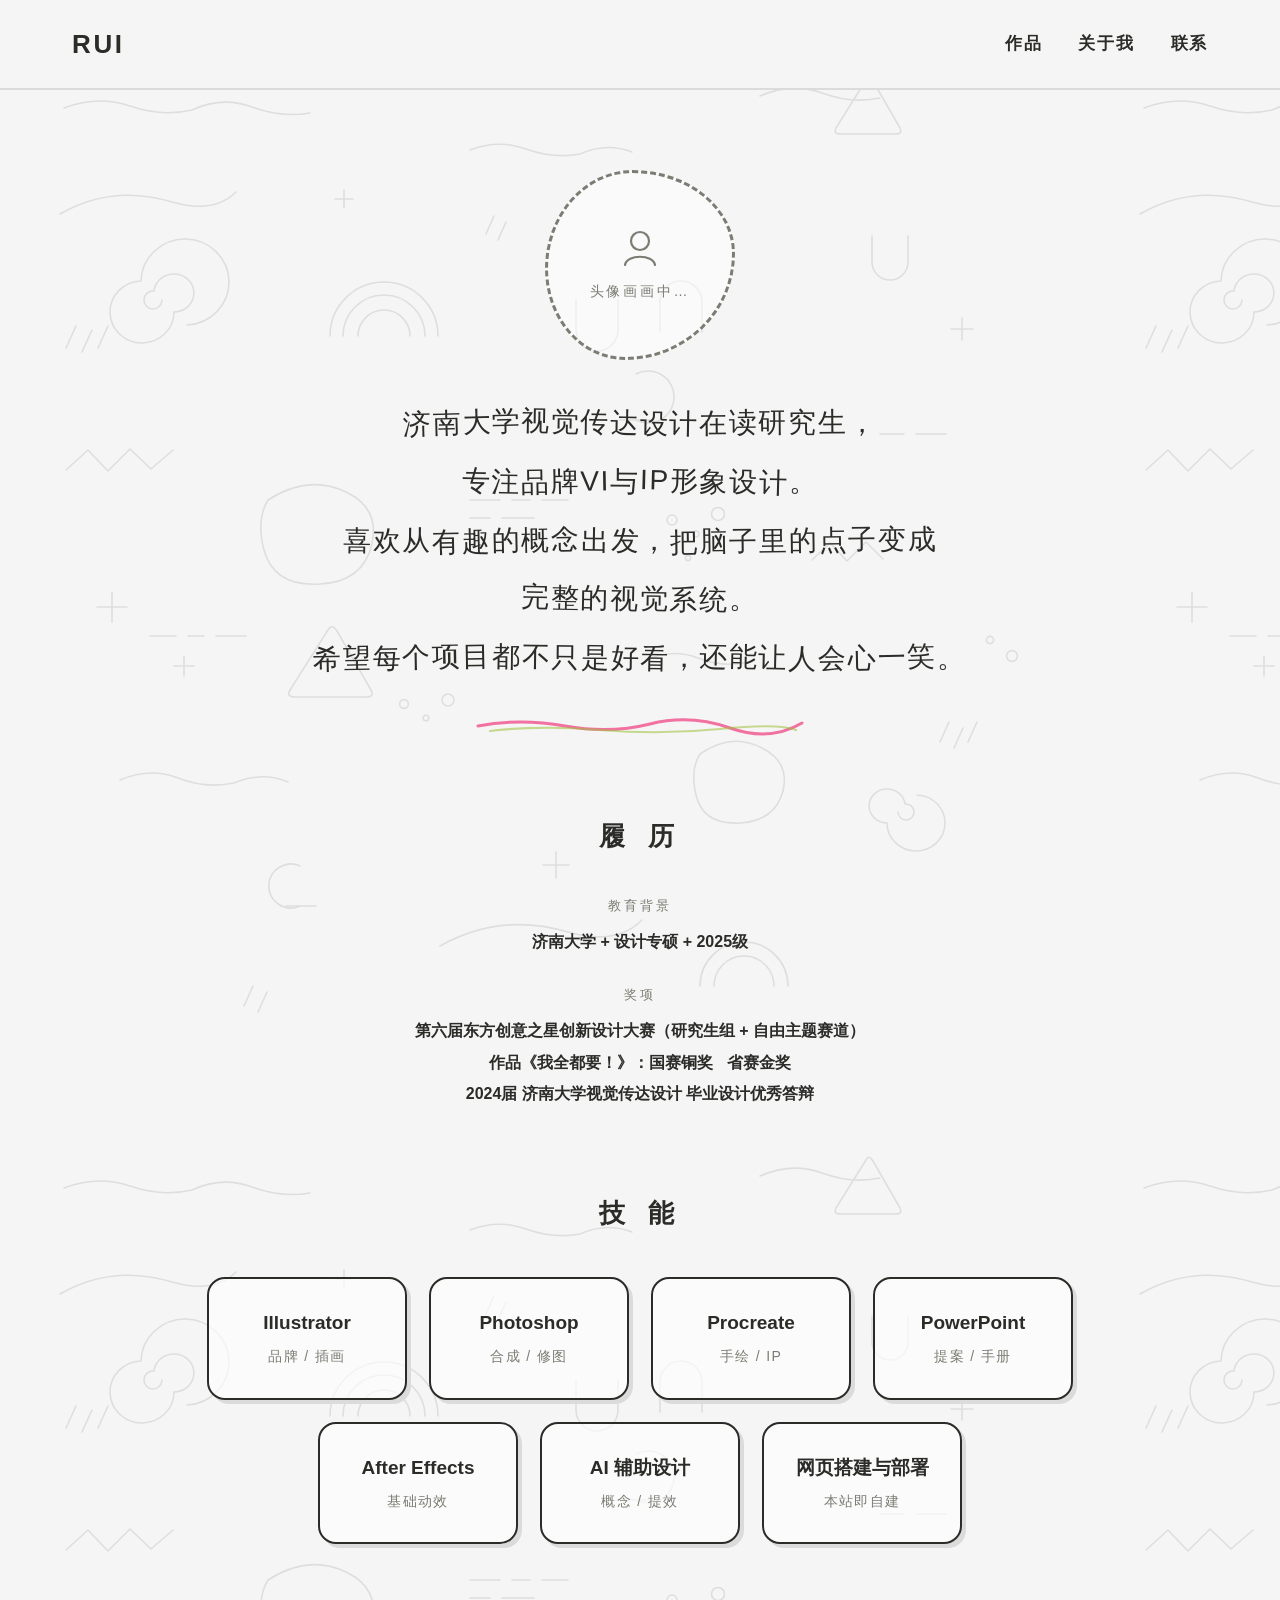
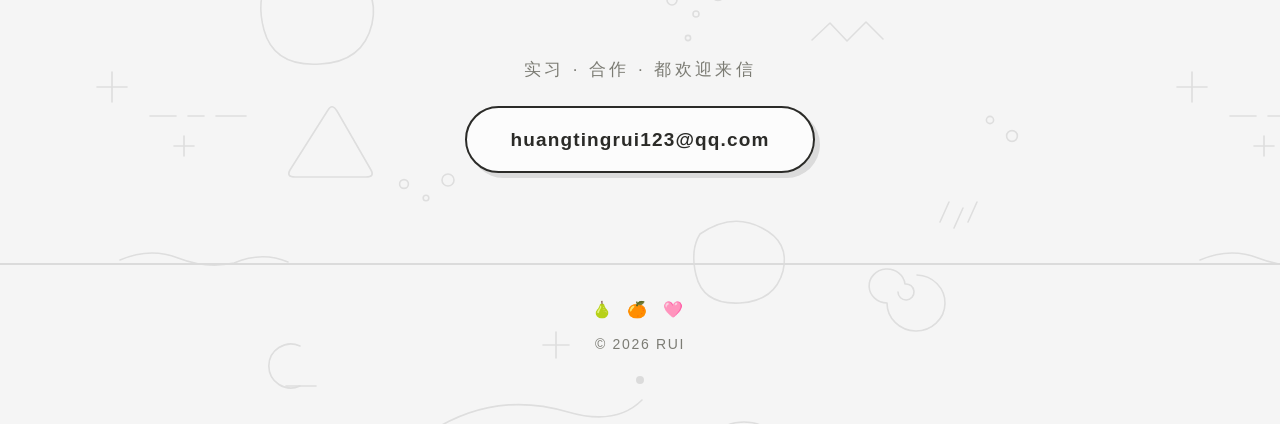
==== commit 470084bb: "Reword two resume lines Leads the award entry with the winning work rather than the placings, and dr" ====
--- a/site/about.html
+++ b/site/about.html
@@ -63,8 +63,8 @@
     <div class="resume-row">
       <span>奖项</span>
       <b>第六届东方创意之星创新设计大赛（研究生组 + 自由主题赛道）</b>
-      <b>国赛铜奖 + 省赛金奖 &nbsp;·&nbsp; 作品《我全都要！》</b>
-      <b>2024届 济南大学视觉传达设计 + 毕业设计优秀答辩</b>
+      <b>作品《我全都要！》：国赛铜奖 &nbsp; 省赛金奖</b>
+      <b>2024届 济南大学视觉传达设计 毕业设计优秀答辩</b>
     </div>
   </section>
 
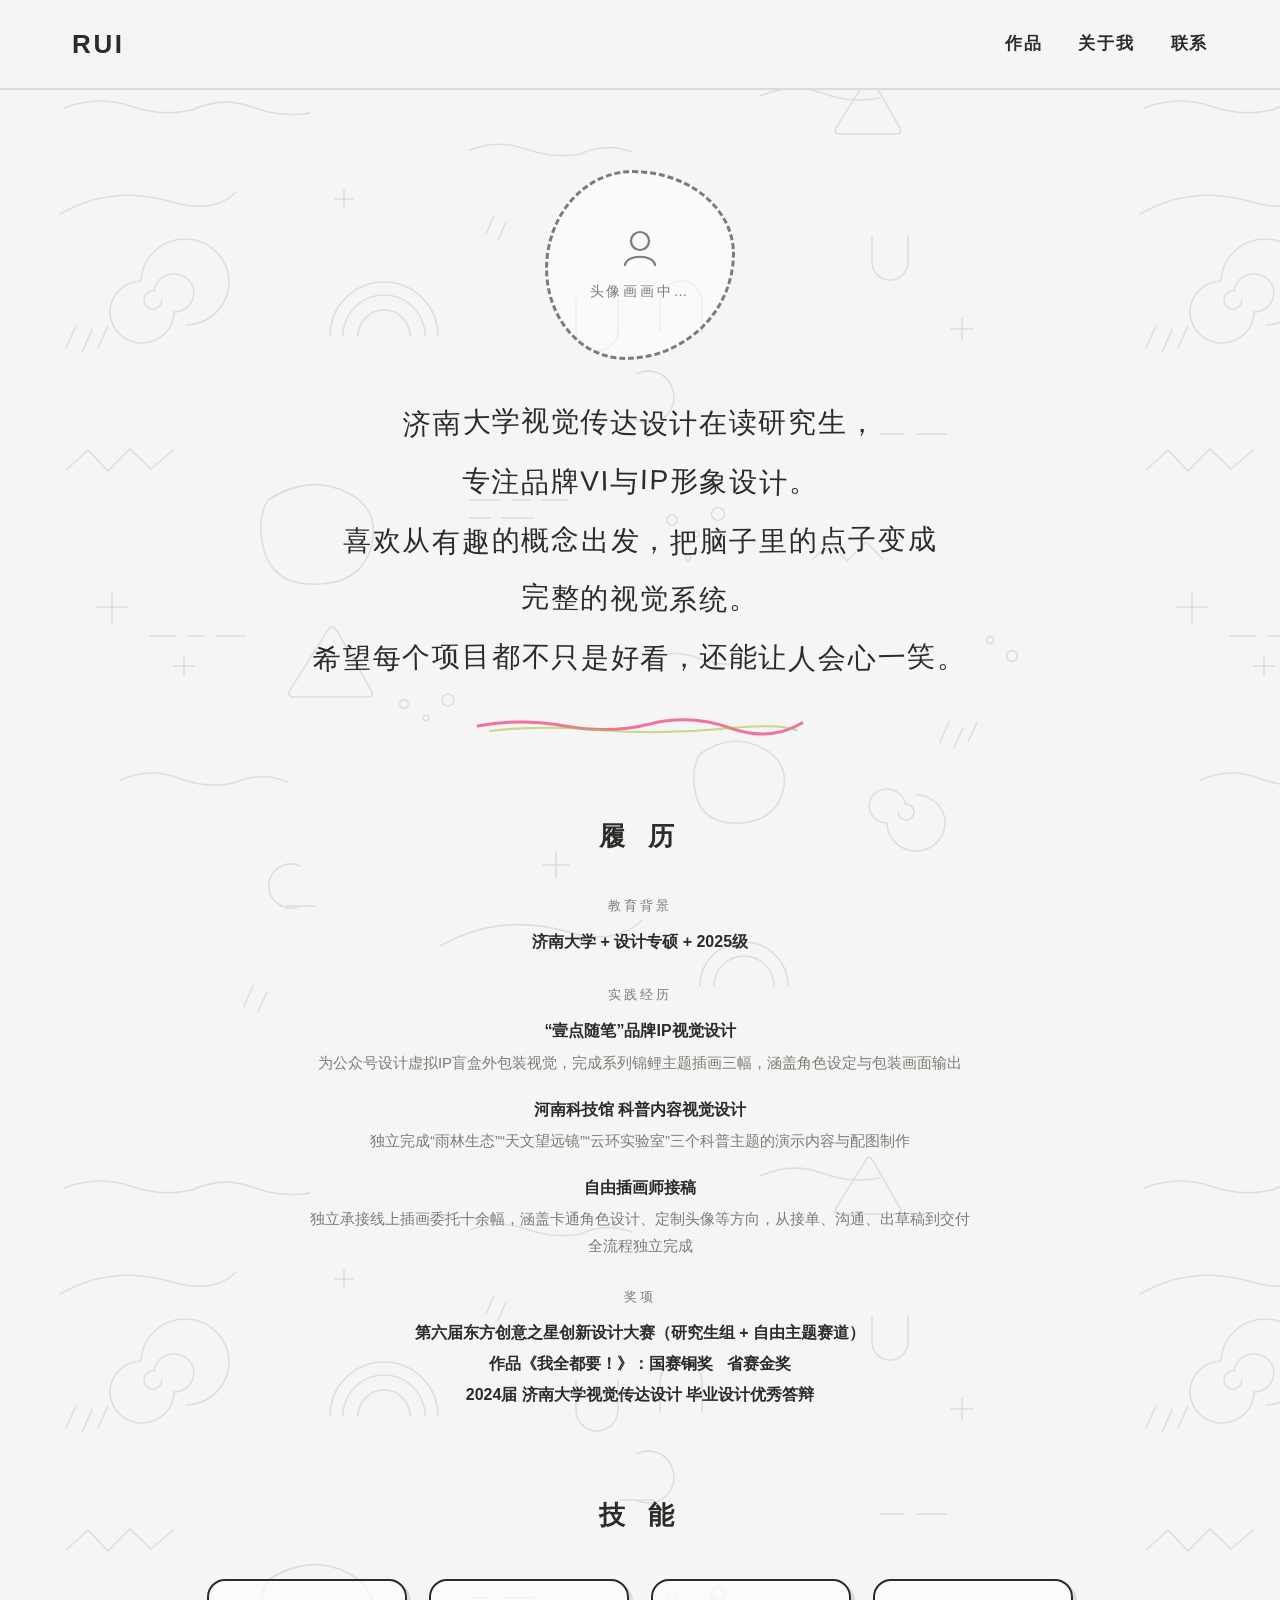
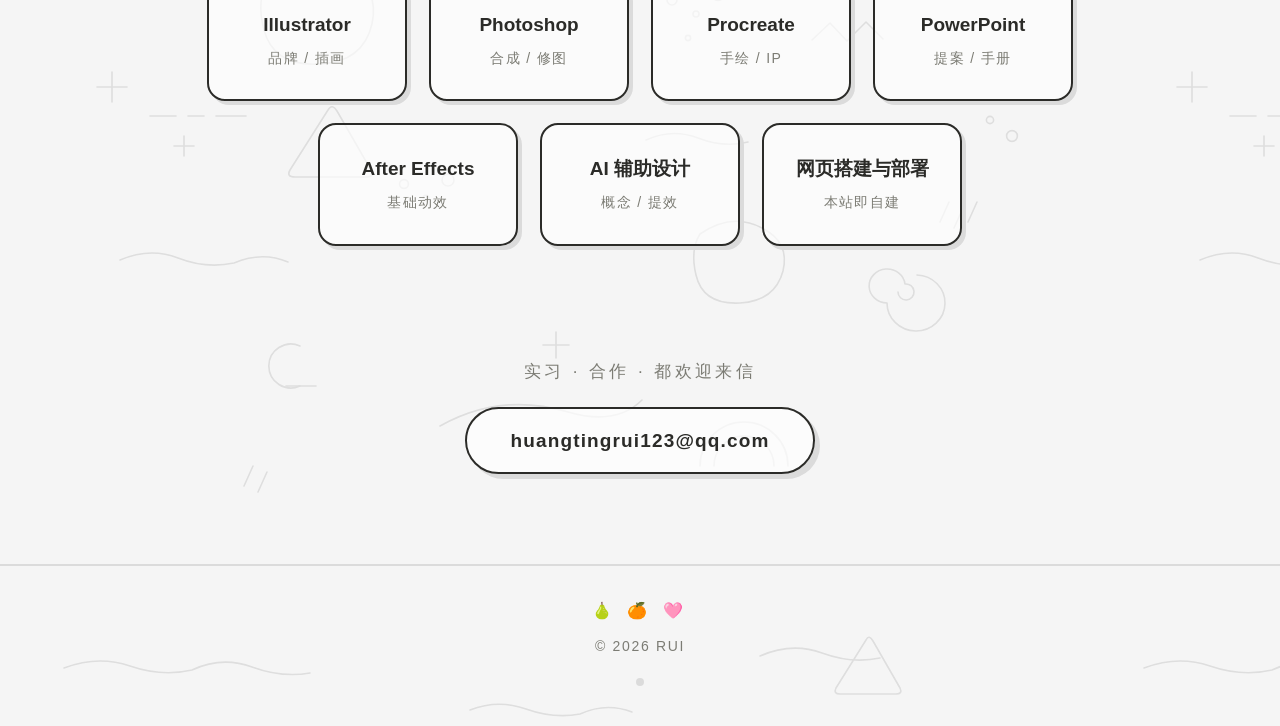
==== commit 42c13c90: "Add commissioned work to the resume Three entries under a new practical-experience heading: the 壹点随笔" ====
--- a/site/about.html
+++ b/site/about.html
@@ -61,6 +61,15 @@
       <b>济南大学 + 设计专硕 + 2025级</b>
     </div>
     <div class="resume-row">
+      <span>实践经历</span>
+      <b>“壹点随笔”品牌IP视觉设计</b>
+      <i>为公众号设计虚拟IP盲盒外包装视觉，完成系列锦鲤主题插画三幅，涵盖角色设定与包装画面输出</i>
+      <b>河南科技馆 科普内容视觉设计</b>
+      <i>独立完成“雨林生态”“天文望远镜”“云环实验室”三个科普主题的演示内容与配图制作</i>
+      <b>自由插画师接稿</b>
+      <i>独立承接线上插画委托十余幅，涵盖卡通角色设计、定制头像等方向，从接单、沟通、出草稿到交付全流程独立完成</i>
+    </div>
+    <div class="resume-row">
       <span>奖项</span>
       <b>第六届东方创意之星创新设计大赛（研究生组 + 自由主题赛道）</b>
       <b>作品《我全都要！》：国赛铜奖 &nbsp; 省赛金奖</b>
--- a/site/style.css
+++ b/site/style.css
@@ -314,6 +314,13 @@
   color: var(--graphite); margin-bottom: 8px;
 }
 .resume-row b { display: block; font-size: 16px; font-weight: 700; line-height: 1.95; }
+/* 实践经历：条目名下面挂一行说明，说明比条目名浅一档、小一档 */
+.resume-row i {
+  display: block; font-style: normal;
+  max-width: 660px; margin: 2px auto 18px;
+  font-size: 15px; line-height: 1.8; color: var(--graphite);
+}
+.resume-row i:last-child { margin-bottom: 0; }
 
 /* 彩蛋：页脚一个小点，点开才有 */
 .egg { margin-top: 18px; }
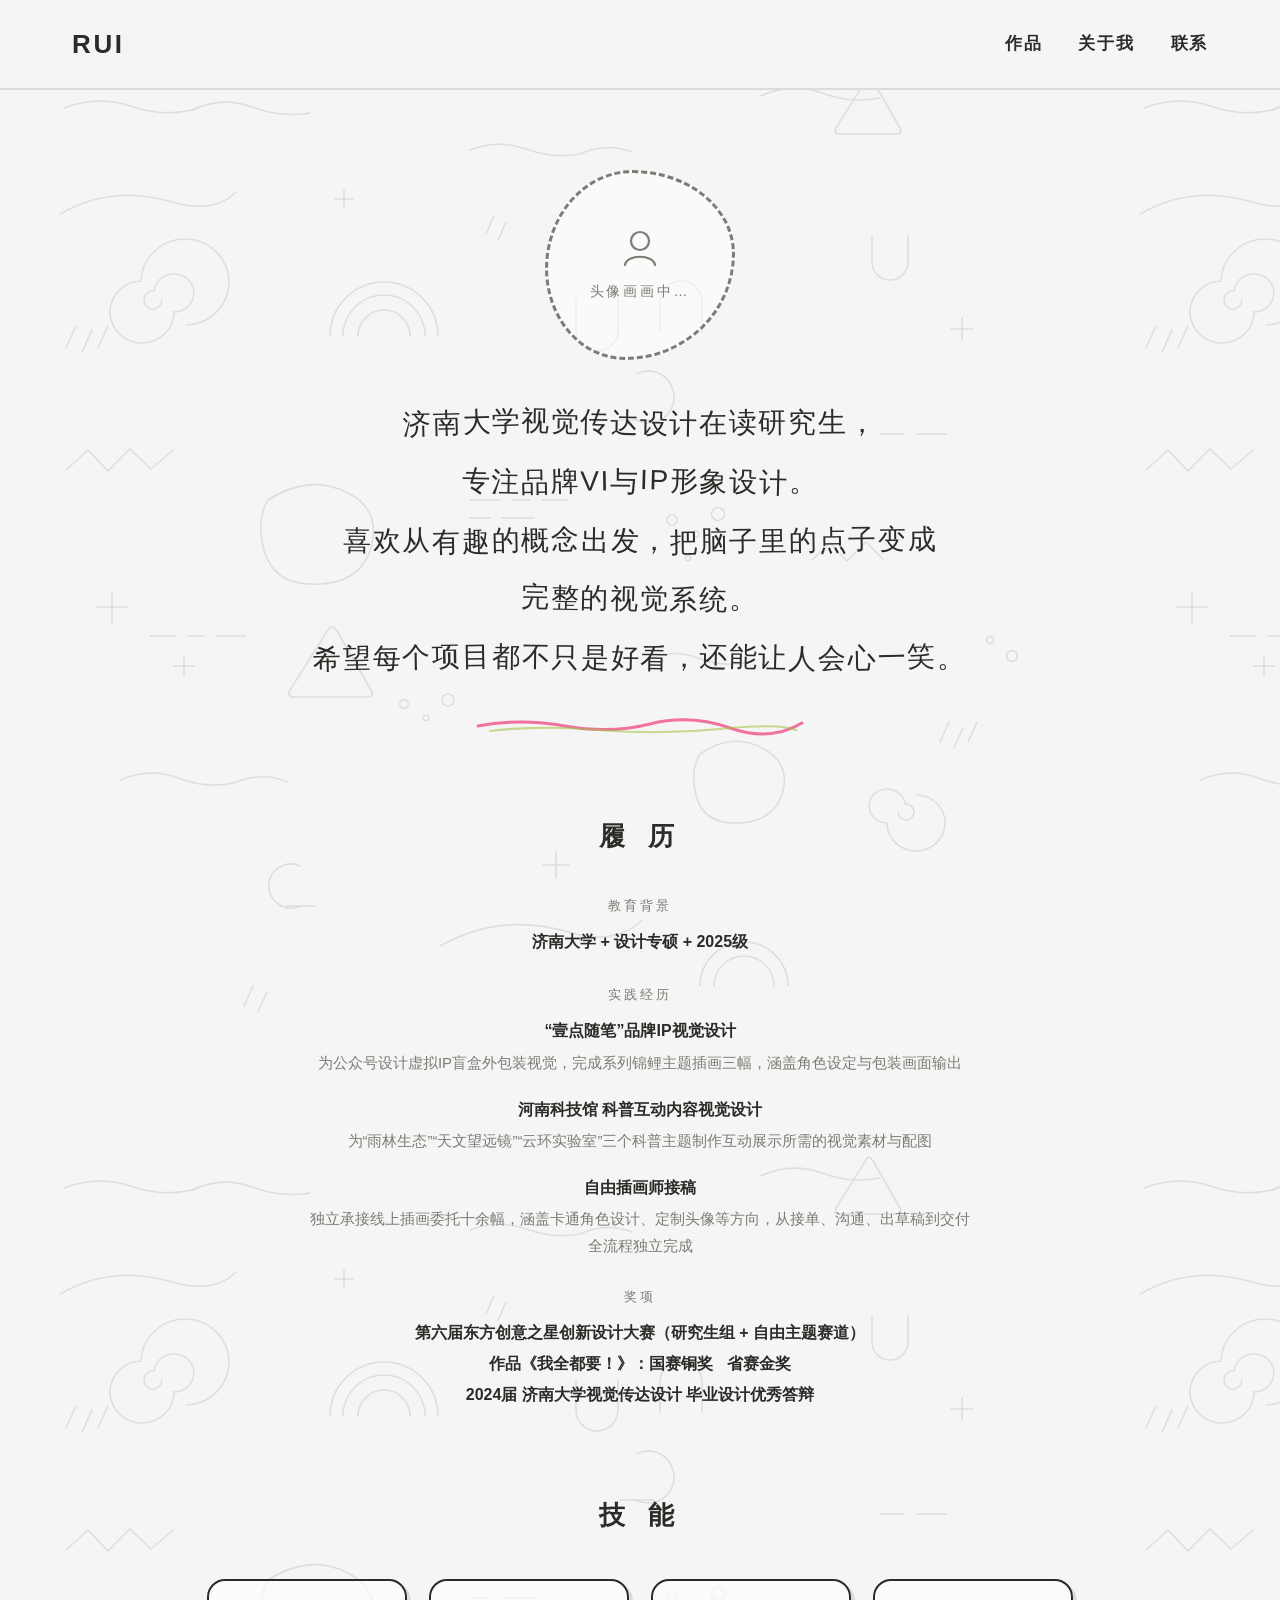
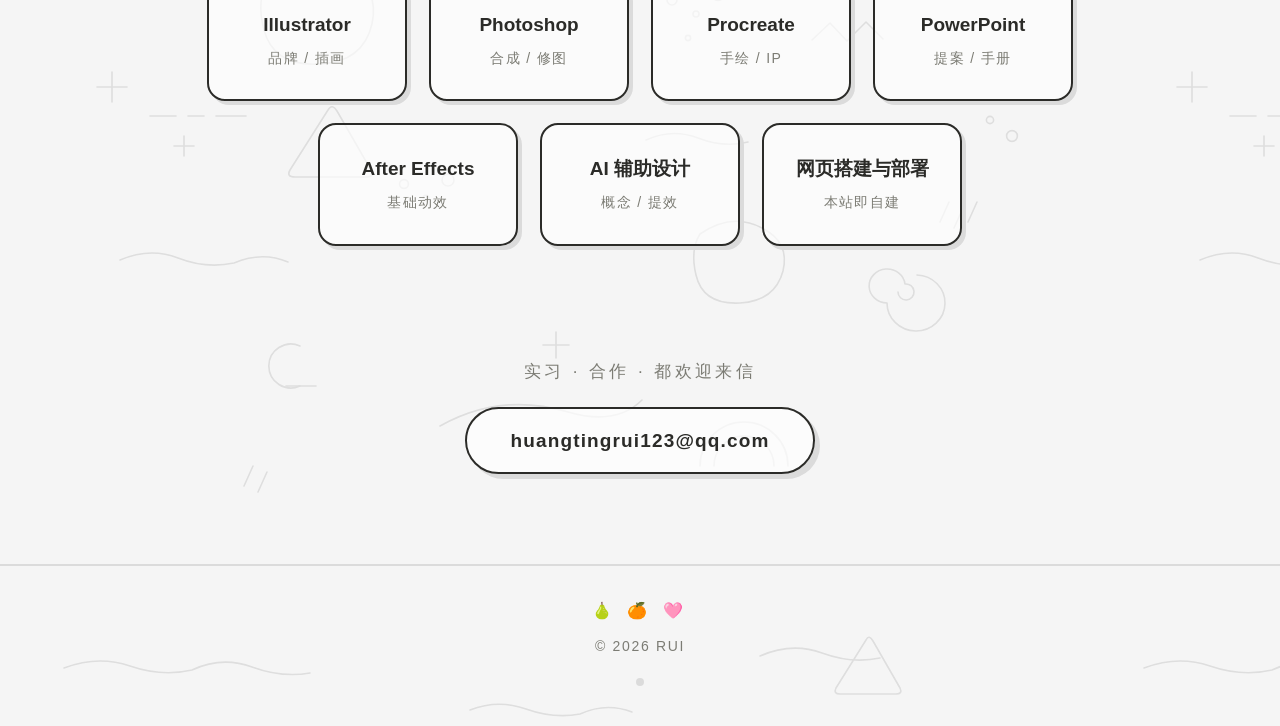
==== commit 780ec498: "Describe the museum work as the assets that were delivered The interactive pieces these were made fo" ====
--- a/site/about.html
+++ b/site/about.html
@@ -64,8 +64,8 @@
       <span>实践经历</span>
       <b>“壹点随笔”品牌IP视觉设计</b>
       <i>为公众号设计虚拟IP盲盒外包装视觉，完成系列锦鲤主题插画三幅，涵盖角色设定与包装画面输出</i>
-      <b>河南科技馆 科普内容视觉设计</b>
-      <i>独立完成“雨林生态”“天文望远镜”“云环实验室”三个科普主题的演示内容与配图制作</i>
+      <b>河南科技馆 科普互动内容视觉设计</b>
+      <i>为“雨林生态”“天文望远镜”“云环实验室”三个科普主题制作互动展示所需的视觉素材与配图</i>
       <b>自由插画师接稿</b>
       <i>独立承接线上插画委托十余幅，涵盖卡通角色设计、定制头像等方向，从接单、沟通、出草稿到交付全流程独立完成</i>
     </div>
